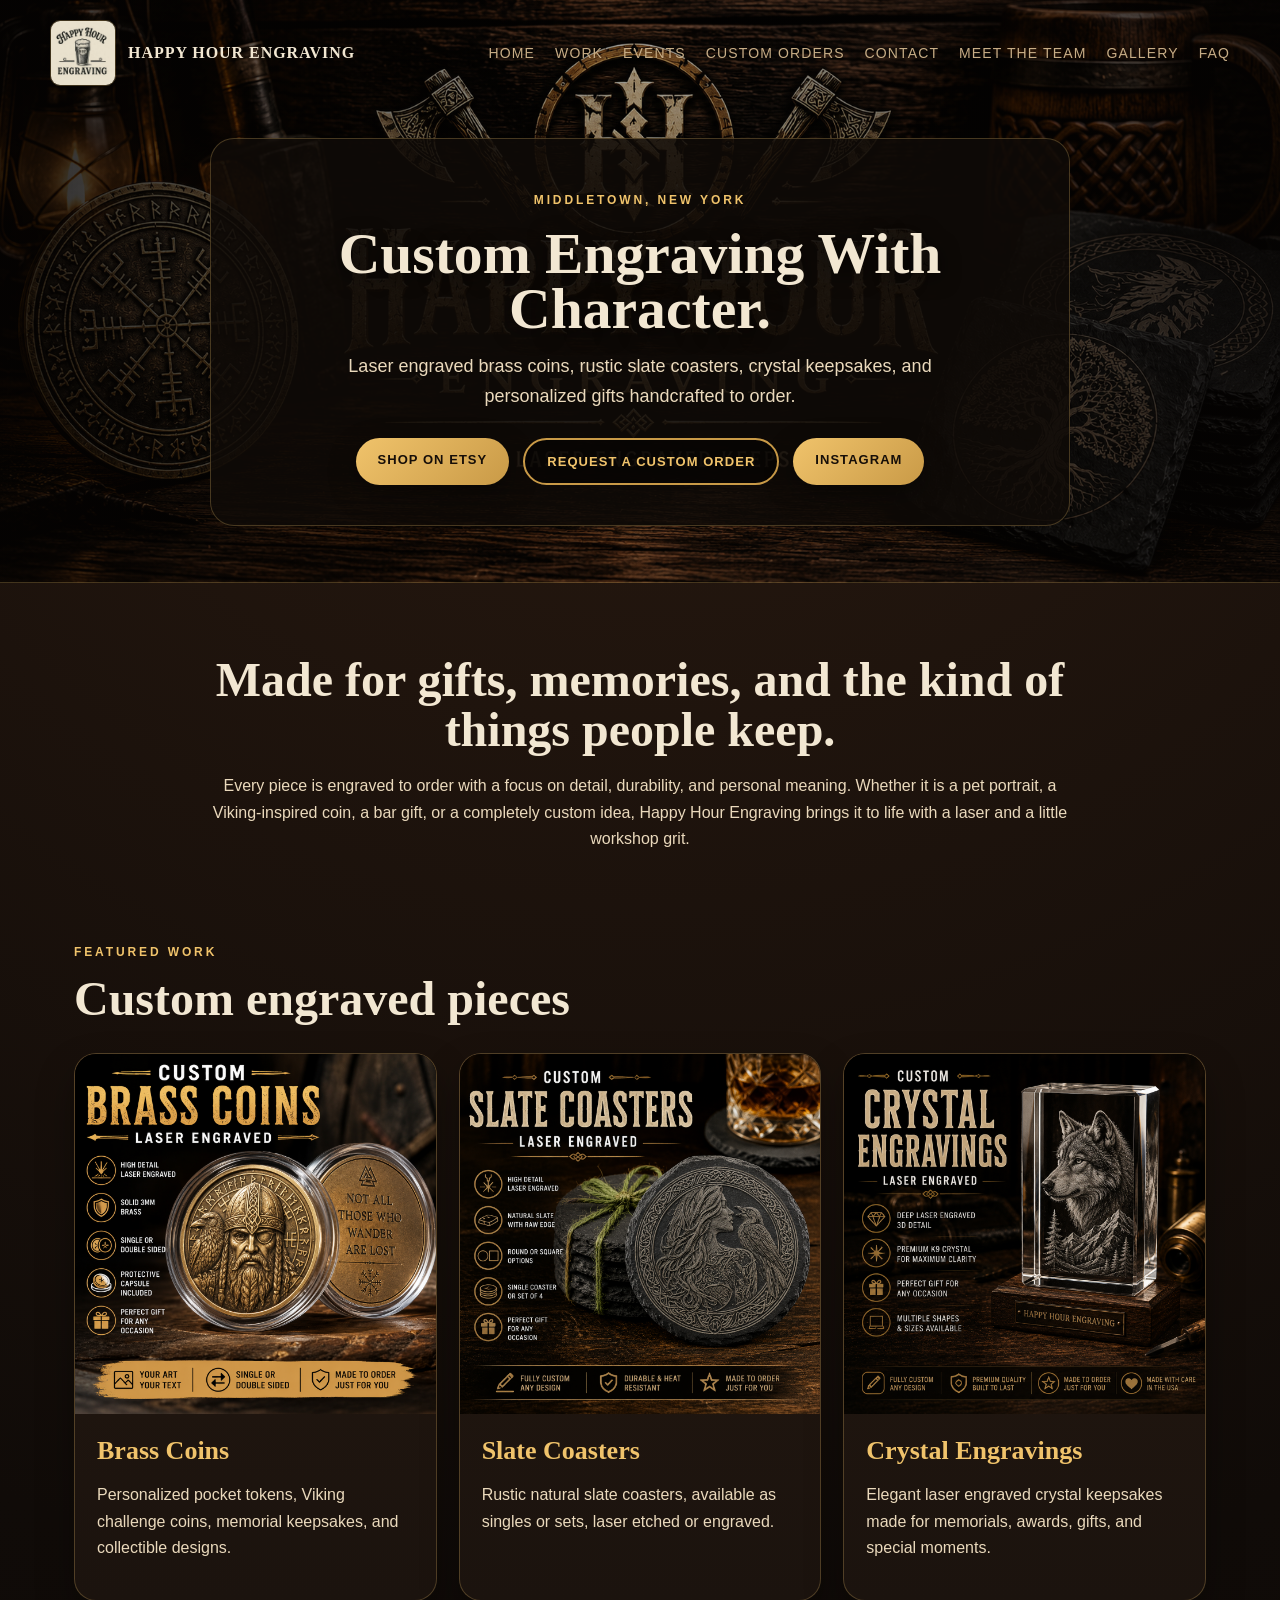
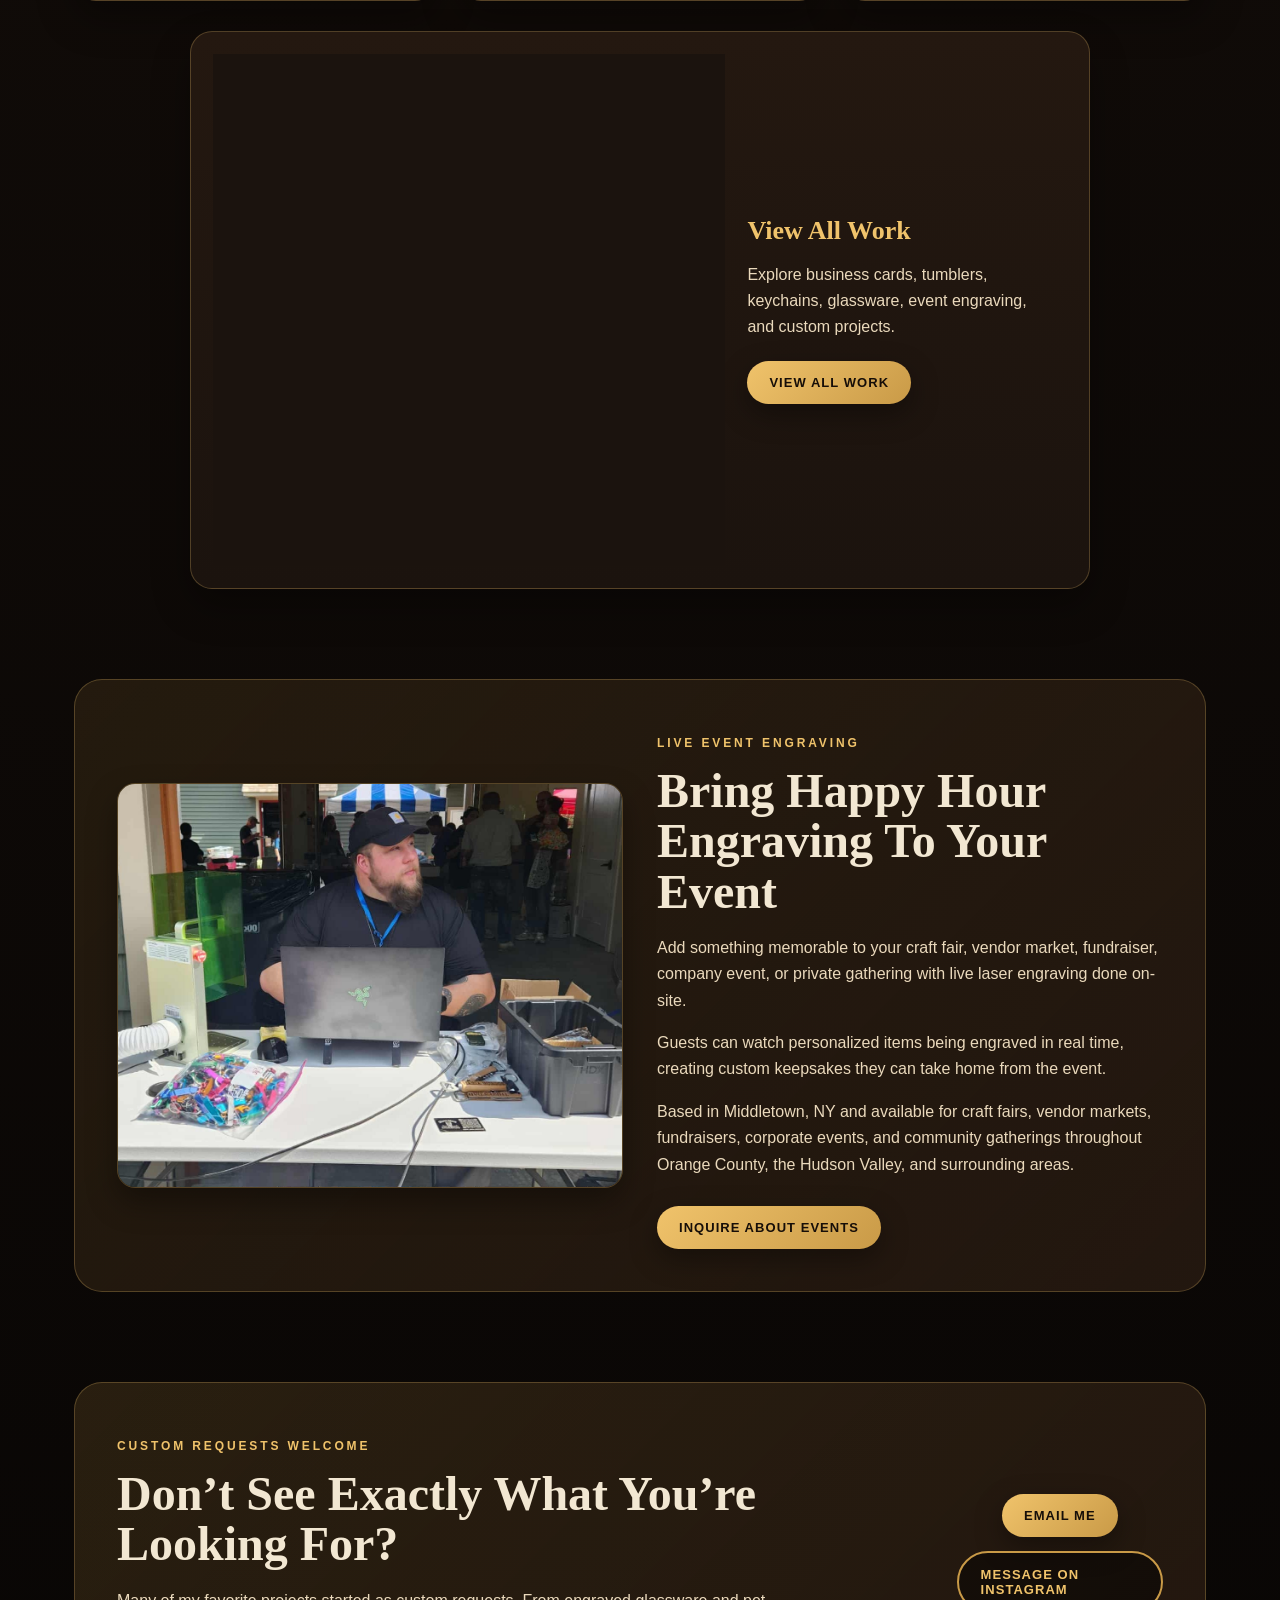
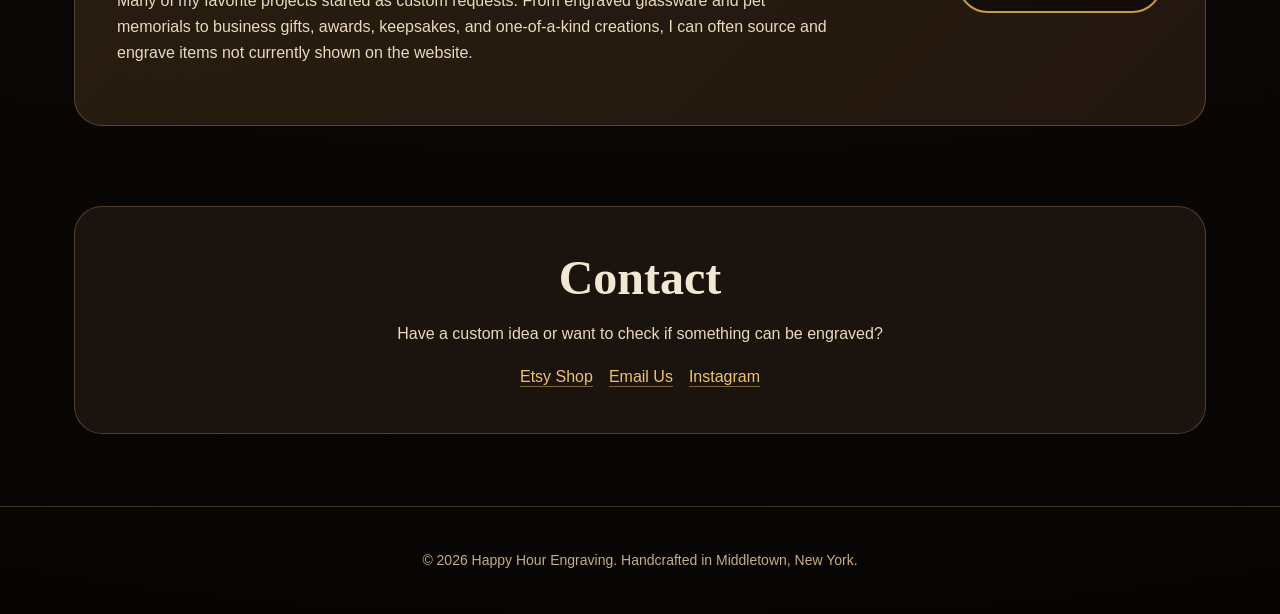
==== index.html @ 7be5bdec "Update index.html added FAQ link" ====
<!DOCTYPE html>
<html lang="en">
<head>
  <meta charset="UTF-8" />
  <meta name="viewport" content="width=device-width, initial-scale=1.0" />

  <title>Happy Hour Engraving | Custom Laser Engraved Gifts</title>
  <meta name="description" content="Happy Hour Engraving creates custom laser engraved coins, slate coasters, crystal keepsakes, keychains, tumblers, and personalized gifts in Middletown, New York." />

  <link rel="stylesheet" href="styles.css" />
  <link rel="icon" type="image/png" href="favicon.png" />
  <link rel="apple-touch-icon" href="favicon.png" />
</head>

<body>
  <header class="hero">
    <nav class="nav">
      <div class="brand">
        <img src="logo.webp" alt="Happy Hour Engraving logo" />
        <span>Happy Hour Engraving</span>
      </div>

      <button class="menu-toggle" onclick="document.body.classList.toggle('menu-open')">
        ☰
      </button>

      <div class="nav-links">
        <a href="index.html">Home</a>
        <a href="work.html">Work</a>
        <a href="#events">Events</a>
        <a href="#custom">Custom Orders</a>
        <a href="#contact">Contact</a>
        <a href="team.html">Meet the Team</a>
        <a href="gallery.html">Gallery</a>
        <a href="faq.html">FAQ</a>
      </div>
    </nav>

    <div class="hero-content">
      <p class="eyebrow">Middletown, New York</p>
      <h1>Custom Engraving With Character.</h1>
      <p class="hero-text">
        Laser engraved brass coins, rustic slate coasters, crystal keepsakes,
        and personalized gifts handcrafted to order.
      </p>

      <div class="buttons">
        <a class="btn primary" href="https://www.etsy.com/shop/HappyHourEngraving" target="_blank" rel="noopener">Shop on Etsy</a>
        <a class="btn secondary" href="mailto:tom@happyhourengraving.com?subject=Custom%20Engraving%20Inquiry">Request a Custom Order</a>
        <a class="btn primary" href="https://www.instagram.com/happy_hour_engraving/">Instagram</a>
      </div>
    </div>
  </header>

  <main>
    <section class="intro">
      <h2>Made for gifts, memories, and the kind of things people keep.</h2>
      <p>
        Every piece is engraved to order with a focus on detail, durability, and personal meaning.
        Whether it is a pet portrait, a Viking-inspired coin, a bar gift, or a completely custom idea,
        Happy Hour Engraving brings it to life with a laser and a little workshop grit.
      </p>
    </section>

    <section id="work" class="grid-section">
      <div class="section-heading">
        <p class="eyebrow">Featured Work</p>
        <h2>Custom engraved pieces</h2>
      </div>

      <div class="cards">
        <article class="card">
          <img src="coins.png" alt="Custom engraved brass coins" />
          <div>
            <h3>Brass Coins</h3>
            <p>Personalized pocket tokens, Viking challenge coins, memorial keepsakes, and collectible designs.</p>
          </div>
        </article>

        <article class="card">
          <img src="coasters.png" alt="Custom engraved slate coasters" />
          <div>
            <h3>Slate Coasters</h3>
            <p>Rustic natural slate coasters, available as singles or sets, laser etched or engraved.</p>
          </div>
        </article>

        <article class="card">
          <img src="crystal.png" alt="Custom laser engraved crystal keepsakes" />
          <div>
            <h3>Crystal Engravings</h3>
            <p>Elegant laser engraved crystal keepsakes made for memorials, awards, gifts, and special moments.</p>
          </div>
        </article>
      </div>

      <div class="view-all-container">
<article class="card view-all-card">

  <div class="view-all-layout">

    <div class="slideshow">
      <img src="business-cards.png" alt="Custom metal business cards">
      <img src="tumblers.png" alt="Custom engraved tumblers">
      <img src="keychains.png" alt="Bottle opener keychains">
    </div>

    <div class="view-all-content">
      <h3>View All Work</h3>

      <p>
        Explore business cards, tumblers, keychains,
        glassware, event engraving, and custom projects.
      </p>

      <a class="btn primary" href="work.html">
        View All Work
      </a>
    </div>

  </div>

</article>
      </div>
    </section>

    <section id="events" class="events-section">
      <div class="event-photos">
        <img src="event-setup.JPEG" alt="Happy Hour Engraving live event setup" />
      </div>

      <div class="event-copy">
        <p class="eyebrow">Live Event Engraving</p>
        <h2>Bring Happy Hour Engraving To Your Event</h2>

        <p>
          Add something memorable to your craft fair, vendor market, fundraiser,
          company event, or private gathering with live laser engraving done on-site.
        </p>

        <p>
          Guests can watch personalized items being engraved in real time, creating
          custom keepsakes they can take home from the event.
        </p>

        <p>
          Based in Middletown, NY and available for craft fairs, vendor markets,
          fundraisers, corporate events, and community gatherings throughout
          Orange County, the Hudson Valley, and surrounding areas.
        </p>

        <a class="btn primary" href="mailto:tom@happyhourengraving.com?subject=Event%20Booking%20Inquiry">
          Inquire About Events
        </a>
      </div>
    </section>

    <section id="custom" class="custom">
      <div>
        <p class="eyebrow">Custom Requests Welcome</p>
        <h2>Don’t See Exactly What You’re Looking For?</h2>
        <p>
          Many of my favorite projects started as custom requests.
          From engraved glassware and pet memorials to business gifts, awards,
          keepsakes, and one-of-a-kind creations, I can often source and engrave
          items not currently shown on the website.
        </p>
      </div>

<div class="custom-buttons">
  <a class="btn primary"
     href="mailto:tom@happyhourengraving.com">
     Email Me
  </a>

  <a class="btn secondary"
     href="https://www.instagram.com/happy_hour_engraving/"
     target="_blank">
     Message on Instagram
  </a>
</div>
    </section>

    <section id="contact" class="contact">
      <h2>Contact</h2>
      <p>Have a custom idea or want to check if something can be engraved?</p>

      <div class="contact-links">
        <a href="https://www.etsy.com/shop/HappyHourEngraving" target="_blank" rel="noopener">Etsy Shop</a>
        <a href="mailto:tom@happyhourengraving.com">Email Us</a>
        <a href="https://www.instagram.com/happy_hour_engraving/" target="_blank" rel="noopener">Instagram</a>
      </div>
    </section>
  </main>

  <footer>
    <p>© 2026 Happy Hour Engraving. Handcrafted in Middletown, New York.</p>
  </footer>
</body>
</html>
---- styles.css ----
:root {
  --bg: #100b08;
  --panel: #1b130e;
  --panel-2: #241810;
  --text: #f2e7d2;
  --muted: #c7ad86;
  --gold: #c99a47;
  --gold-2: #f0c36b;
  --line: rgba(240, 195, 107, 0.25);
}

* { box-sizing: border-box; }

body {
  margin: 0;
  font-family: Georgia, 'Times New Roman', serif;
  color: var(--text);
  background: radial-gradient(circle at top, #2b1b11 0%, var(--bg) 42%, #070504 100%);
}

a { color: inherit; }

.hero {
  min-height: 520px;
  padding: 20px 24px 56px;
  background: linear-gradient(90deg, rgba(5,3,2,.85), rgba(5,3,2,.35), rgba(5,3,2,.82)), url('banner.png') center/cover no-repeat;
  border-bottom: 1px solid var(--line);
}

.nav {
  max-width: 1180px;
  margin: 0 auto;
  display: flex;
  align-items: center;
  justify-content: space-between;
  gap: 24px;
}

.brand {
  display: flex;
  align-items: center;
  gap: 12px;
  font-weight: bold;
  letter-spacing: .06em;
  text-transform: uppercase;
}

.brand img {
  width: 66px;
  height: 66px;
  border-radius: 10px;
  border: 1px solid var(--line);
}

.nav-links {
  display: flex;
  gap: 20px;
  font-family: Arial, sans-serif;
  font-size: 14px;
  letter-spacing: .08em;
  text-transform: uppercase;
  color: var(--muted);
}

.nav-links a { text-decoration: none; }

.hero-content {
  max-width: 860px;
  margin: 52px auto 0;
  text-align: center;
  background: rgba(16,11,8,.85);
  padding: 40px;
  border-radius: 24px;
  border: 1px solid var(--line);
}

.eyebrow {
  color: var(--gold-2);
  font-family: Arial, sans-serif;
  text-transform: uppercase;
  letter-spacing: .24em;
  font-size: 12px;
  font-weight: 700;
}

h1 {
  font-size: clamp(30px, 4.5vw, 58px);
  line-height: .95;
  margin: 16px 0;
  text-shadow: 0 4px 20px rgba(0,0,0,.75);
}

h2 {
  font-size: clamp(30px, 4vw, 48px);
  line-height: 1.05;
  margin: 0 0 18px;
}

h3 {
  font-size: 26px;
  margin: 0 0 8px;
  color: var(--gold-2);
}

p {
  font-family: Arial, sans-serif;
  line-height: 1.65;
  color: #ead9bc;
}

.hero-text {
  font-size: 18px;
  max-width: 680px;
  margin: 0 auto 26px;
}

.buttons {
  display: flex;
  justify-content: center;
  gap: 14px;
  flex-wrap: wrap;
}

.btn {
  display: inline-block;
  padding: 14px 22px;
  border-radius: 999px;
  text-decoration: none;
  font-family: Arial, sans-serif;
  font-weight: 800;
  text-transform: uppercase;
  letter-spacing: .08em;
  font-size: 13px;
}
.custom-buttons {
  display: flex;
  flex-direction: column;
  gap: 14px;
  align-items: center;
}

.primary {
  background: linear-gradient(135deg, var(--gold-2), var(--gold));
  color: #160e08;
  box-shadow: 0 10px 28px rgba(0,0,0,.35);
}

.secondary {
  display: inline-block;
  padding: 14px 22px;
  border-radius: 999px;
  border: 2px solid var(--gold);
  background: rgba(0,0,0,.46);
  color: var(--gold-2);
  text-decoration: none;
  font-family: Arial, sans-serif;
  font-weight: 800;
  text-transform: uppercase;
  letter-spacing: .08em;
  font-size: 13px;
}
.secondary:hover {
  background: var(--gold);
  color: #160e08;
}

main {
  max-width: 1180px;
  margin: 0 auto;
  padding: 72px 24px;
}

.intro {
  text-align: center;
  max-width: 860px;
  margin: 0 auto 90px;
}

.grid-section { margin-bottom: 90px; }

.section-heading { margin-bottom: 28px; }

.cards {
  display: grid;
  grid-template-columns: repeat(3, 1fr);
  gap: 22px;
}

.pet-cards {
  display: grid;
  grid-template-columns: repeat(2, minmax(320px, 380px));
  gap: 22px;
  justify-content: center;
}

.card {
  background: linear-gradient(180deg, var(--panel-2), var(--panel));
  border: 1px solid var(--line);
  border-radius: 22px;
  overflow: hidden;
  box-shadow: 0 18px 38px rgba(0,0,0,.32);
}

.card img {
  width: 100%;
  aspect-ratio: 1 / 1;
  object-fit: contain;
  background: #1b130e;
  display: block;
}
.view-all-container {
  display: flex;
  justify-content: center;
  margin-top: 30px;
}

.view-all-card {
  width: 100%;
  max-width: 900px;
}

.view-all-layout {
  display: grid;
  grid-template-columns: 60% 40%;
  align-items: center;
}

.view-all-content {
  padding: 30px;
}

.view-all-content p {
  margin-bottom: 20px;
}
.slideshow {
  position: relative;
  aspect-ratio: 1 / 1;
  background: #1b130e;
  overflow: hidden;
}

.slideshow img {
  position: absolute;
  inset: 0;
  width: 100%;
  height: 100%;
  object-fit: contain;
  opacity: 0;
  animation: fadeSlide 12s infinite;
}

.slideshow img:nth-child(1) { animation-delay: 0s; }
.slideshow img:nth-child(2) { animation-delay: 4s; }
.slideshow img:nth-child(3) { animation-delay: 8s; }

@keyframes fadeSlide {
  0% { opacity: 0; }
  8% { opacity: 1; }
  30% { opacity: 1; }
  38% { opacity: 0; }
  100% { opacity: 0; }
}
.about-photo {
  width: 320px;
  max-width: 100%;
  border-radius: 18px;
  border: 1px solid var(--line);
  box-shadow: 0 14px 30px rgba(0,0,0,.35);
}

.card div { padding: 22px; }
.events-section {
  display: grid;
  grid-template-columns: 1fr 1fr;
  gap: 34px;
  align-items: center;
  margin-bottom: 90px;
  padding: 42px;
  border: 1px solid var(--line);
  border-radius: 28px;
  background: linear-gradient(135deg, rgba(201,154,71,.12), rgba(36,24,16,.96));
}

.event-photos {
  display: flex;
}

.event-photos img {
  width: 100%;
  aspect-ratio: 5 / 4;
  object-fit: cover;
  border-radius: 18px;
  border: 1px solid var(--line);
  box-shadow: 0 14px 30px rgba(0,0,0,.35);
}

.event-copy p {
  max-width: 620px;
}

.event-copy .btn {
  margin-top: 12px;
}

.custom {
  display: flex;
  align-items: center;
  justify-content: space-between;
  gap: 32px;
  padding: 42px;
  border: 1px solid var(--line);
  border-radius: 28px;
  background: linear-gradient(135deg, rgba(201,154,71,.16), rgba(36,24,16,.96));
  margin-bottom: 80px;
}

.custom p { max-width: 720px; }

.coming-soon {
  text-align: center;
  margin-bottom: 80px;
}

.soon-list {
  display: flex;
  flex-wrap: wrap;
  justify-content: center;
  gap: 12px;
}

.soon-list span {
  border: 1px solid var(--line);
  border-radius: 999px;
  padding: 11px 16px;
  color: var(--muted);
  font-family: Arial, sans-serif;
  background: rgba(255,255,255,.04);
}

.contact {
  text-align: center;
  background: var(--panel);
  border: 1px solid var(--line);
  border-radius: 28px;
  padding: 46px 24px;
}

.contact-links {
  display: flex;
  flex-wrap: wrap;
  justify-content: center;
  gap: 16px;
  margin-top: 20px;
  font-family: Arial, sans-serif;
}

.contact-links a {
  color: var(--gold-2);
  text-decoration: none;
  border-bottom: 1px solid rgba(240,195,107,.45);
}

footer {
  text-align: center;
  padding: 28px 20px;
  border-top: 1px solid var(--line);
  color: var(--muted);
}

footer p {
  color: var(--muted);
  font-size: 14px;
}
.menu-toggle {
  display: none;
  background: rgba(0,0,0,.45);
  border: 1px solid var(--line);
  color: var(--gold-2);
  font-size: 26px;
  border-radius: 10px;
  padding: 8px 12px;
  cursor: pointer;
}

@media (max-width: 850px) {
  .hero {
    min-height: 560px;
    padding: 18px 20px 46px;
  }

  .events-section {
    grid-template-columns: 1fr;
    padding: 28px 20px;
  }

  .event-photos img {
    height: 220px;
  }

  .nav { align-items: flex-start; }

  .menu-toggle {
  display: block;
}

.nav {
  position: relative;
}

.nav-links {
  display: none;
  position: absolute;
  top: 74px;
  right: 0;
  flex-direction: column;
  gap: 12px;
  background: rgba(16,11,8,.96);
  border: 1px solid var(--line);
  border-radius: 18px;
  padding: 18px;
  min-width: 220px;
  box-shadow: 0 16px 32px rgba(0,0,0,.45);
  z-index: 20;
}

.menu-open .nav-links {
  display: flex;
}

  .brand img {
    width: 58px;
    height: 58px;
  }

  .hero-content { margin-top: 84px; }

  .cards { grid-template-columns: 1fr; }
  @media (max-width: 1050px) {

  .cards {
    grid-template-columns: 1fr;
  }

  .pet-cards {
    grid-template-columns: 1fr;
  }
    .view-all-layout {
  grid-template-columns: 1fr;
}

}

  .custom {
    flex-direction: column;
    align-items: flex-start;
  }
}
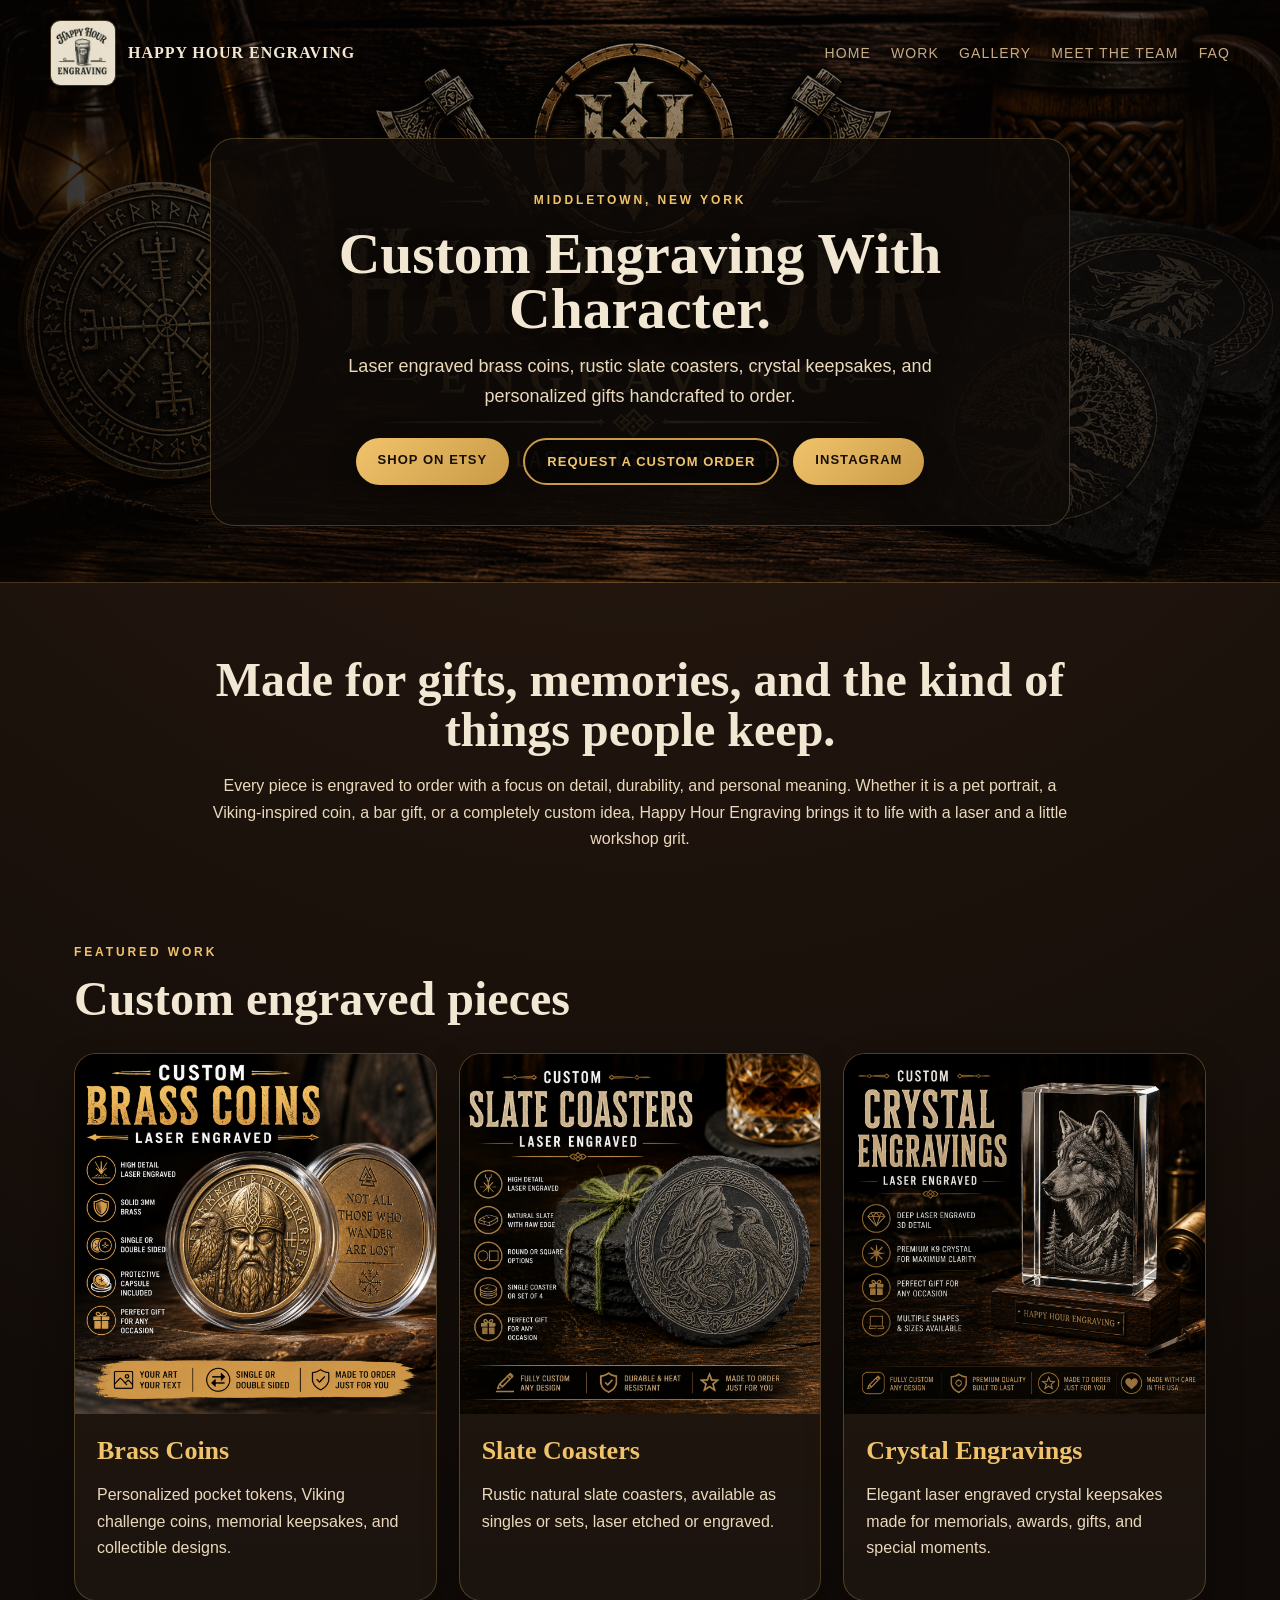
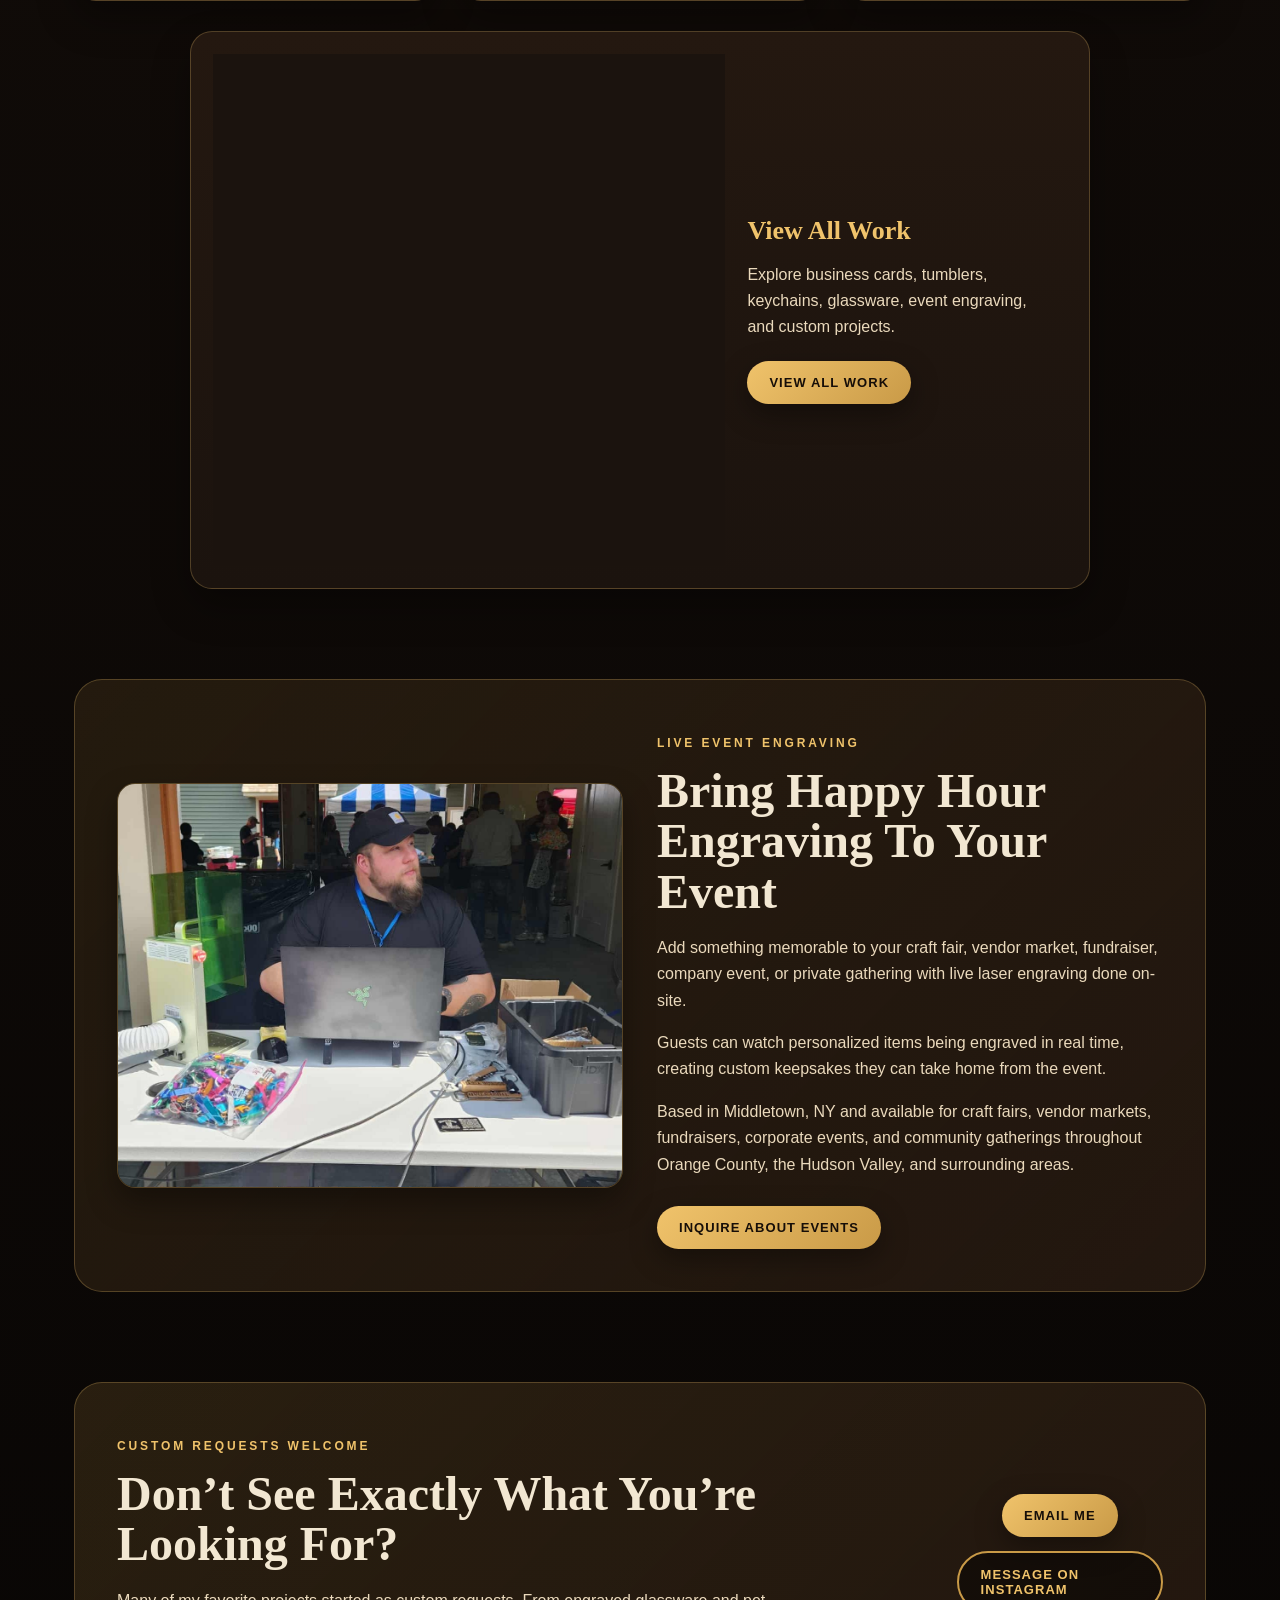
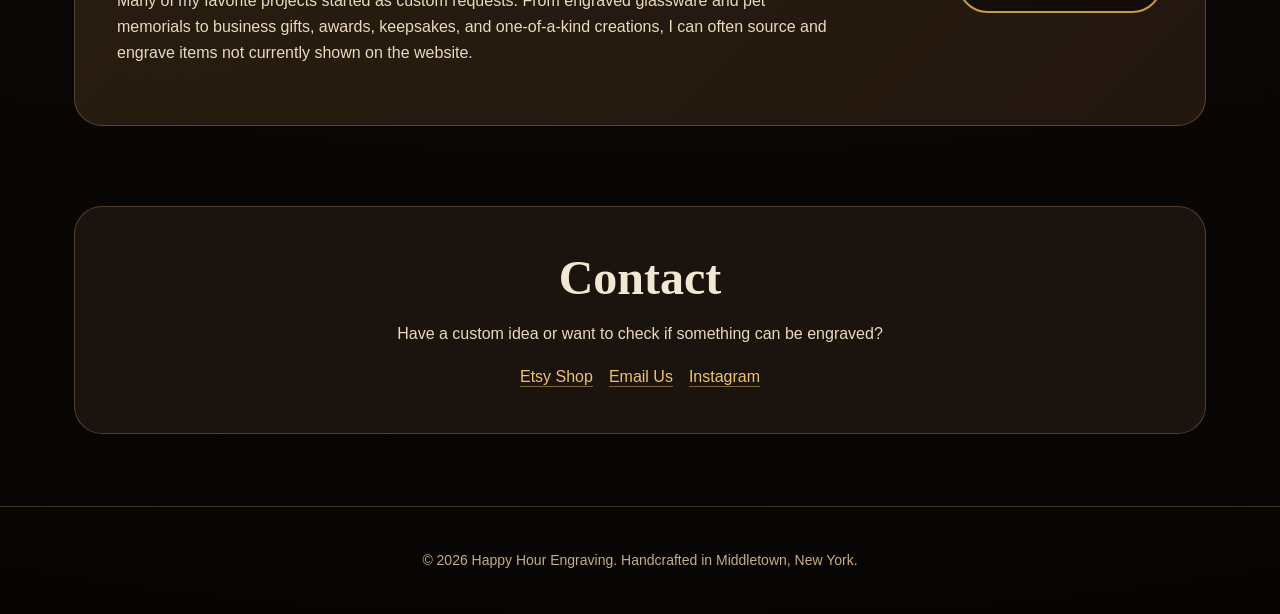
==== commit 07d06374: "Update index.html Cleaned Links" ====
--- a/index.html
+++ b/index.html
@@ -24,15 +24,12 @@
         ☰
       </button>
 
-      <div class="nav-links">
-        <a href="index.html">Home</a>
-        <a href="work.html">Work</a>
-        <a href="#events">Events</a>
-        <a href="#custom">Custom Orders</a>
-        <a href="#contact">Contact</a>
-        <a href="team.html">Meet the Team</a>
-        <a href="gallery.html">Gallery</a>
-        <a href="faq.html">FAQ</a>
+    <div class="nav-links">
+      <a href="index.html">Home</a>
+      <a href="work.html">Work</a>
+      <a href="gallery.html">Gallery</a>
+      <a href="team.html">Meet the Team</a>
+      <a href="faq.html">FAQ</a>
       </div>
     </nav>
 
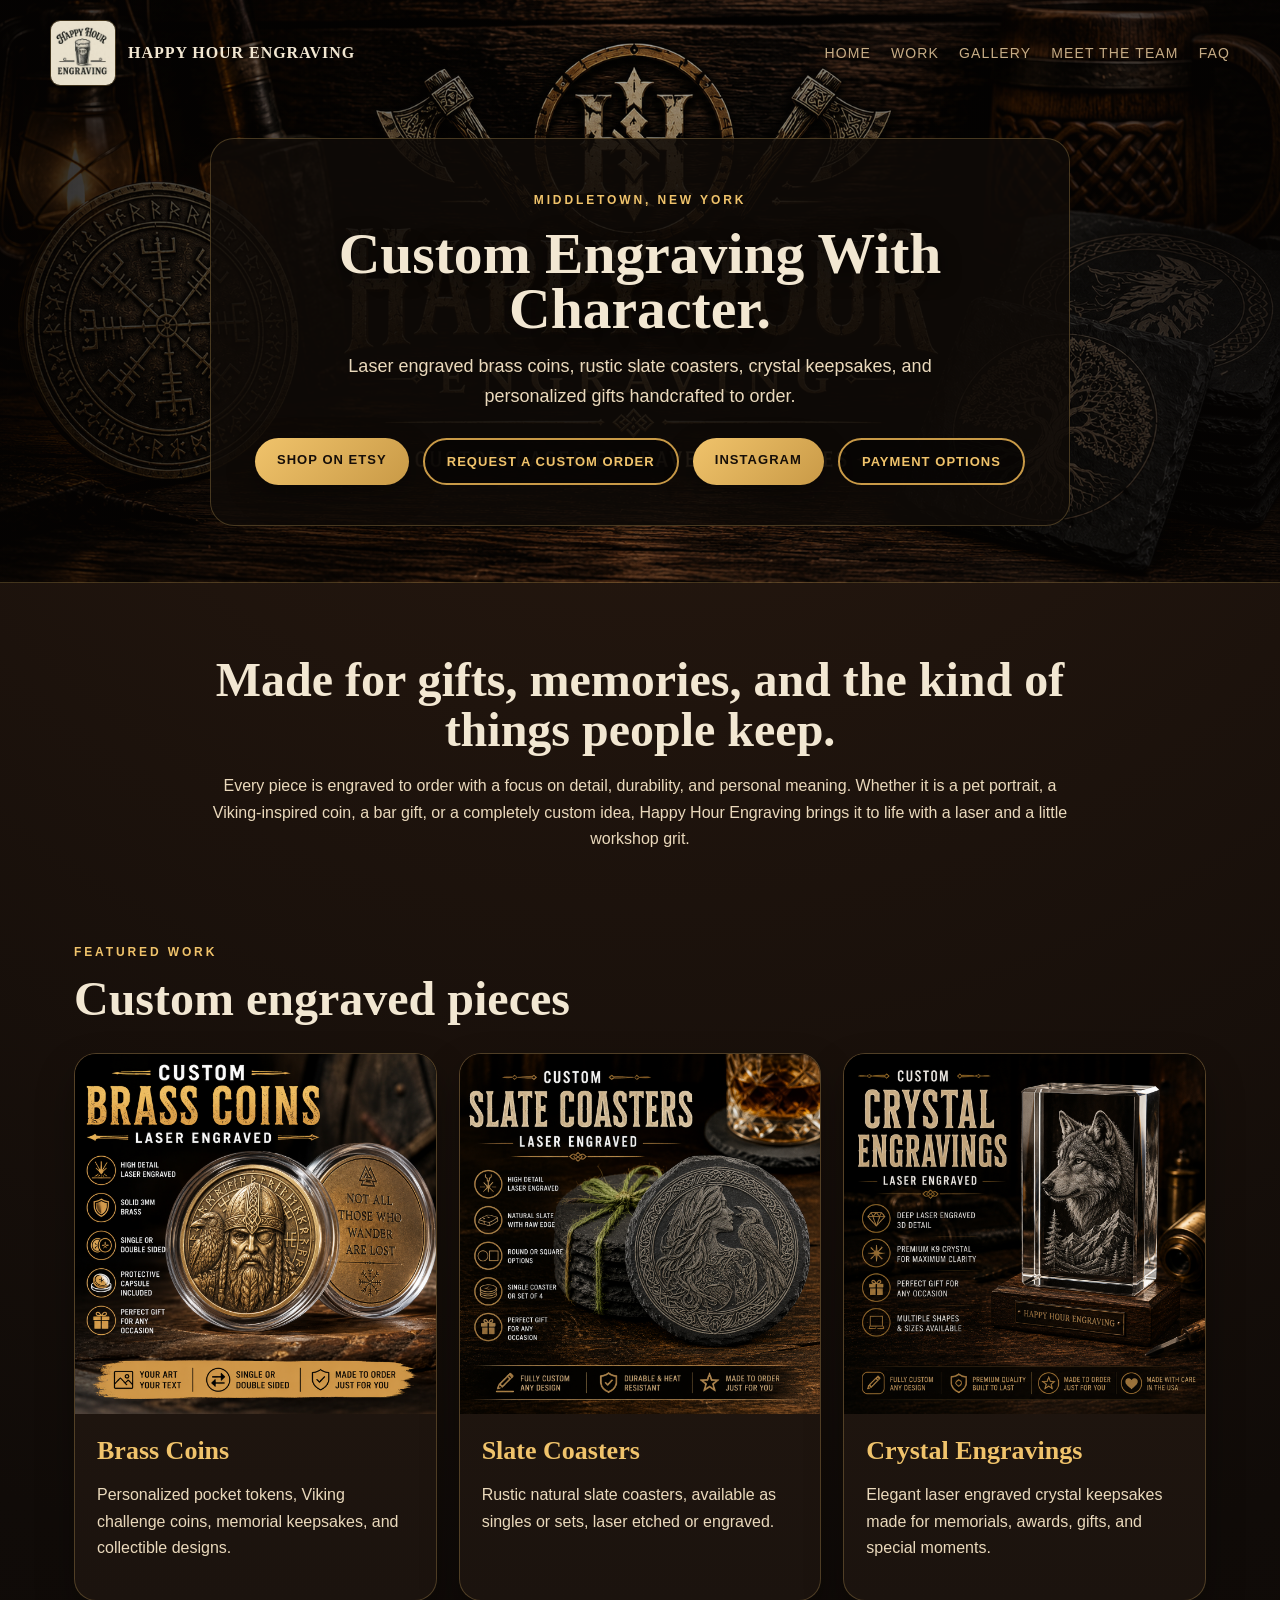
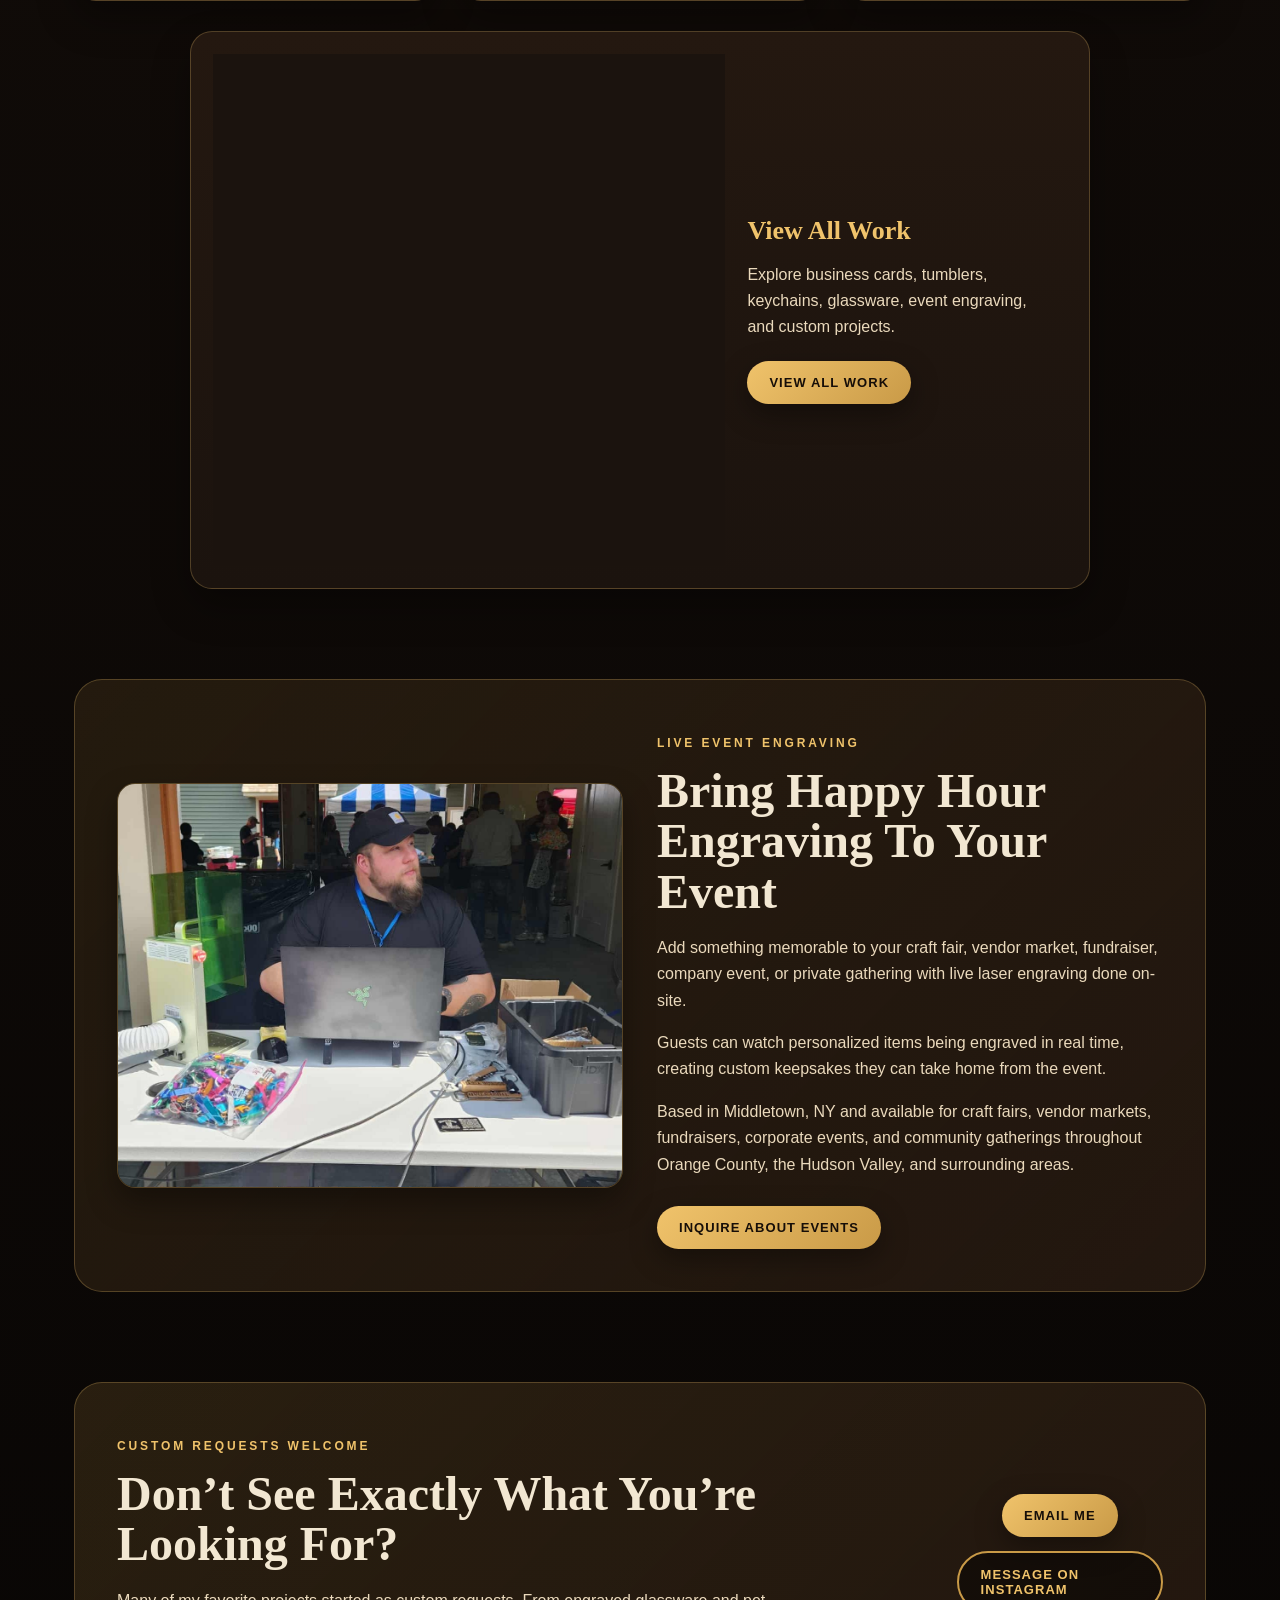
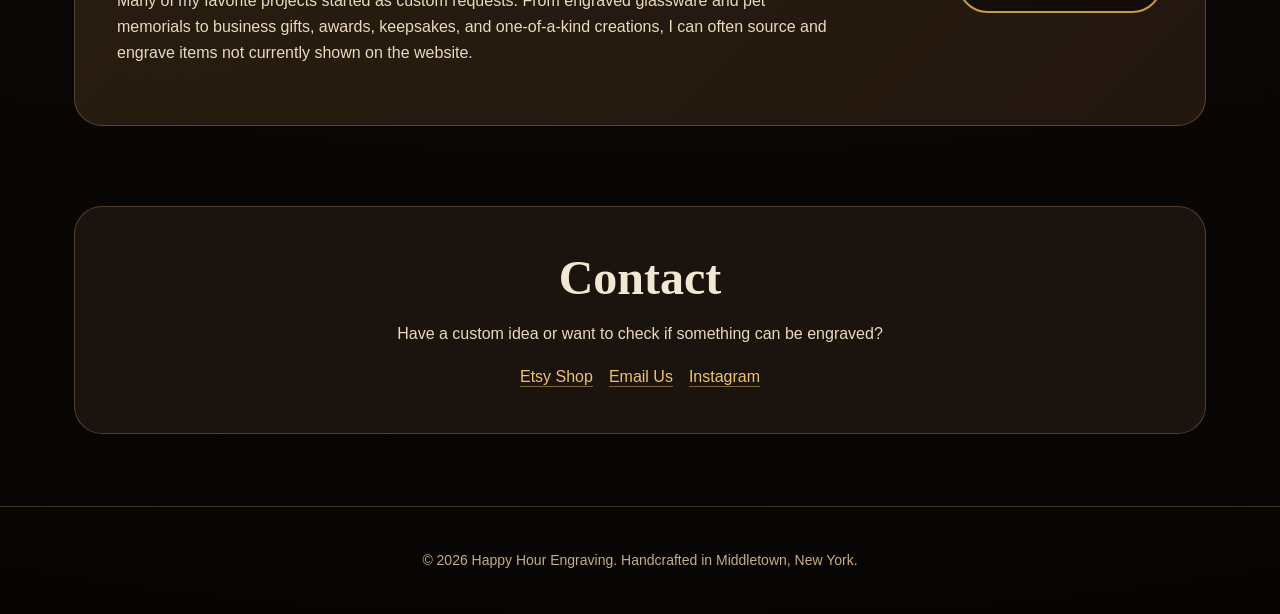
==== commit 38a9f1a4: "Add DOT card payment link" ====
--- a/index.html
+++ b/index.html
@@ -8,15 +8,17 @@
   <meta name="description" content="Happy Hour Engraving creates custom laser engraved coins, slate coasters, crystal keepsakes, keychains, tumblers, and personalized gifts in Middletown, New York." />
 
   <link rel="stylesheet" href="styles.css" />
-  <link rel="icon" type="image/png" href="favicon.png" />
-  <link rel="apple-touch-icon" href="favicon.png" />
+  <link rel="icon" type="image/x-icon" href="/favicon.ico" />
+  <link rel="shortcut icon" type="image/x-icon" href="/favicon.ico" />
+  <link rel="icon" type="image/png" sizes="192x192" href="/favicon.png" />
+  <link rel="apple-touch-icon" sizes="180x180" href="/apple-touch-icon.png" />
 </head>
 
 <body>
   <header class="hero">
     <nav class="nav">
       <div class="brand">
-        <img src="logo.webp" alt="Happy Hour Engraving logo" />
+        <img src="pictures/branding/logo.webp" alt="Happy Hour Engraving logo" />
         <span>Happy Hour Engraving</span>
       </div>
 
@@ -44,7 +46,8 @@
       <div class="buttons">
         <a class="btn primary" href="https://www.etsy.com/shop/HappyHourEngraving" target="_blank" rel="noopener">Shop on Etsy</a>
         <a class="btn secondary" href="mailto:tom@happyhourengraving.com?subject=Custom%20Engraving%20Inquiry">Request a Custom Order</a>
-        <a class="btn primary" href="https://www.instagram.com/happy_hour_engraving/">Instagram</a>
+        <a class="btn primary" href="https://www.instagram.com/happy_hour_engraving/" target="_blank" rel="noopener">Instagram</a>
+        <a class="btn secondary" href="https://dot.cards/happy_hour_engraving" target="_blank" rel="noopener">Payment Options</a>
       </div>
     </div>
   </header>
@@ -67,7 +70,7 @@
 
       <div class="cards">
         <article class="card">
-          <img src="coins.png" alt="Custom engraved brass coins" />
+          <img src="pictures/work/coins.png" alt="Custom engraved brass coins" />
           <div>
             <h3>Brass Coins</h3>
             <p>Personalized pocket tokens, Viking challenge coins, memorial keepsakes, and collectible designs.</p>
@@ -75,7 +78,7 @@
         </article>
 
         <article class="card">
-          <img src="coasters.png" alt="Custom engraved slate coasters" />
+          <img src="pictures/work/coasters.png" alt="Custom engraved slate coasters" />
           <div>
             <h3>Slate Coasters</h3>
             <p>Rustic natural slate coasters, available as singles or sets, laser etched or engraved.</p>
@@ -83,7 +86,7 @@
         </article>
 
         <article class="card">
-          <img src="crystal.png" alt="Custom laser engraved crystal keepsakes" />
+          <img src="pictures/work/crystal.png" alt="Custom laser engraved crystal keepsakes" />
           <div>
             <h3>Crystal Engravings</h3>
             <p>Elegant laser engraved crystal keepsakes made for memorials, awards, gifts, and special moments.</p>
@@ -97,9 +100,9 @@
   <div class="view-all-layout">
 
     <div class="slideshow">
-      <img src="business-cards.png" alt="Custom metal business cards">
-      <img src="tumblers.png" alt="Custom engraved tumblers">
-      <img src="keychains.png" alt="Bottle opener keychains">
+      <img src="pictures/work/business-cards.png" alt="Custom metal business cards">
+      <img src="pictures/work/tumblers.png" alt="Custom engraved tumblers">
+      <img src="pictures/work/keychains.png" alt="Bottle opener keychains">
     </div>
 
     <div class="view-all-content">
@@ -123,7 +126,7 @@
 
     <section id="events" class="events-section">
       <div class="event-photos">
-        <img src="event-setup.JPEG" alt="Happy Hour Engraving live event setup" />
+        <img src="pictures/events/event-setup.JPEG" alt="Happy Hour Engraving live event setup" />
       </div>
 
       <div class="event-copy">
--- a/styles.css
+++ b/styles.css
@@ -359,6 +359,40 @@
   text-decoration: none;
   border-bottom: 1px solid rgba(240,195,107,.45);
 }
+.faq-section {
+  max-width: 900px;
+  margin: 0 auto 90px;
+}
+
+.faq-list {
+  display: grid;
+  gap: 14px;
+}
+
+.faq-list details {
+  background: linear-gradient(180deg, var(--panel-2), var(--panel));
+  border: 1px solid var(--line);
+  border-radius: 18px;
+  padding: 18px 22px;
+  box-shadow: 0 14px 30px rgba(0,0,0,.25);
+}
+
+.faq-list summary {
+  cursor: pointer;
+  color: var(--gold-2);
+  font-family: Arial, sans-serif;
+  font-weight: 800;
+  font-size: 18px;
+  line-height: 1.35;
+}
+
+.faq-list details[open] summary {
+  margin-bottom: 12px;
+}
+
+.faq-list p {
+  margin: 0 0 12px;
+}
 
 footer {
   text-align: center;
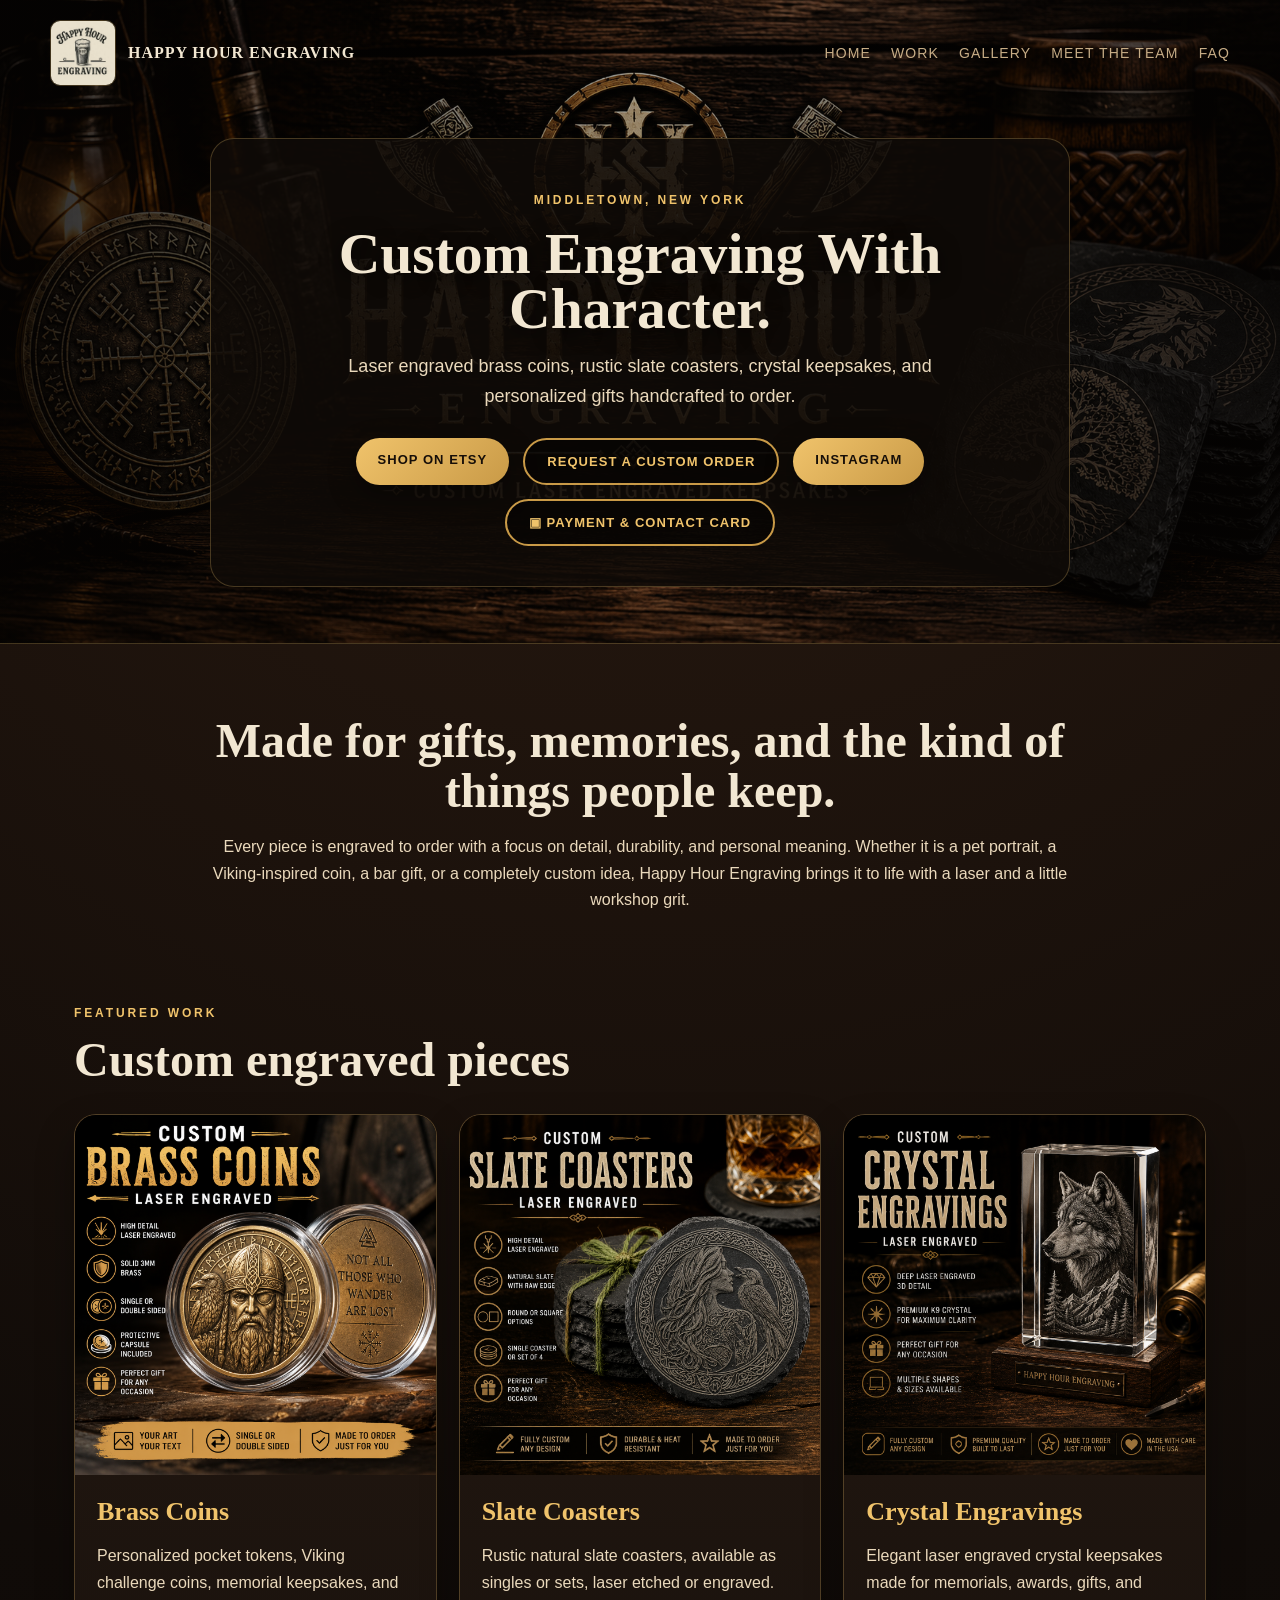
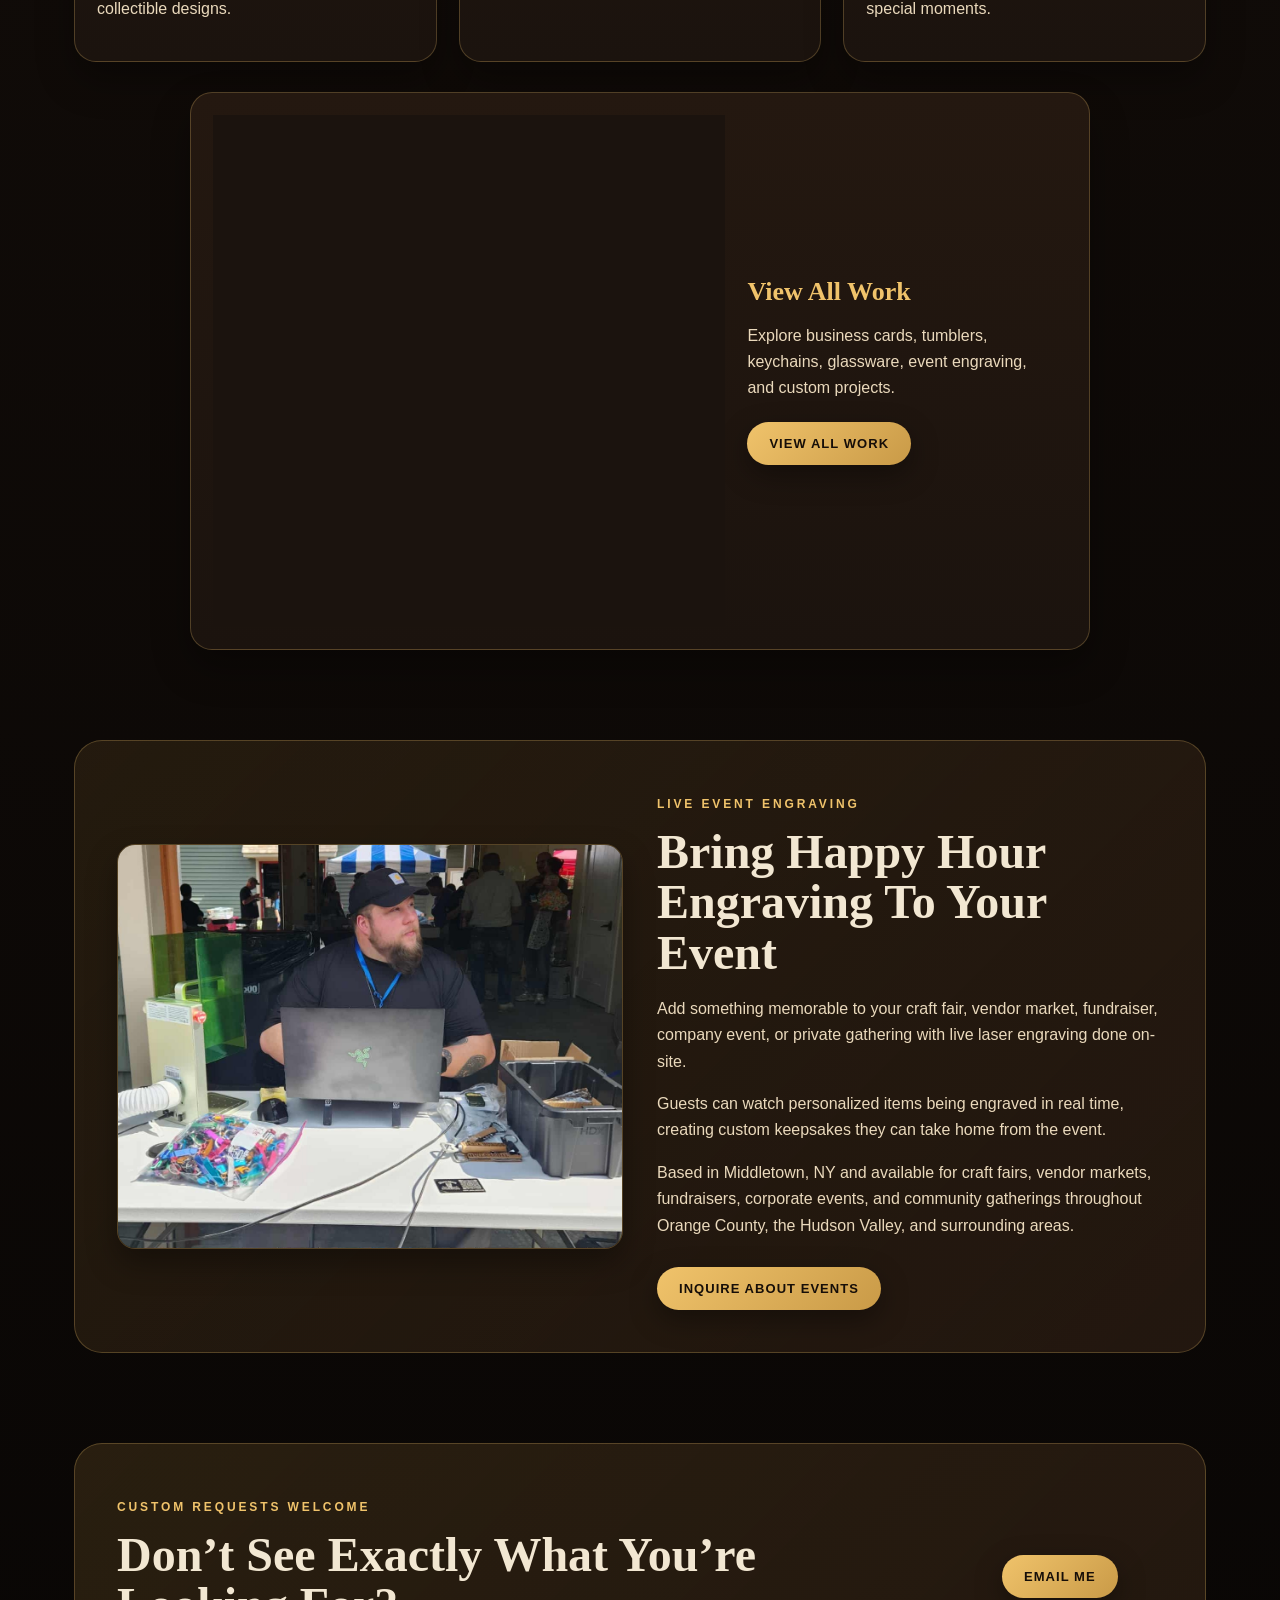
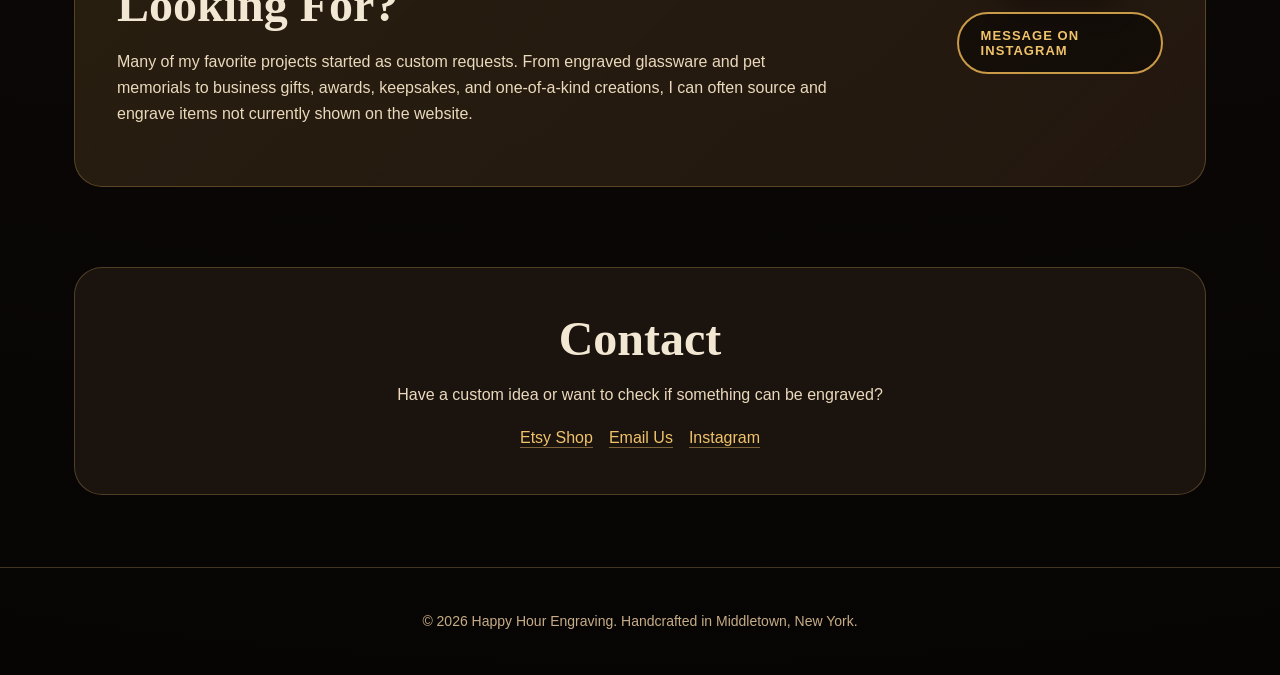
==== commit e2ca1d18: "Rename DOT card button and add contact-card icon" ====
--- a/index.html
+++ b/index.html
@@ -47,7 +47,7 @@
         <a class="btn primary" href="https://www.etsy.com/shop/HappyHourEngraving" target="_blank" rel="noopener">Shop on Etsy</a>
         <a class="btn secondary" href="mailto:tom@happyhourengraving.com?subject=Custom%20Engraving%20Inquiry">Request a Custom Order</a>
         <a class="btn primary" href="https://www.instagram.com/happy_hour_engraving/" target="_blank" rel="noopener">Instagram</a>
-        <a class="btn secondary" href="https://dot.cards/happy_hour_engraving" target="_blank" rel="noopener">Payment Options</a>
+        <a class="btn secondary" href="https://dot.cards/happy_hour_engraving" target="_blank" rel="noopener" aria-label="Open Happy Hour Engraving payment and contact card">▣ Payment &amp; Contact Card</a>
       </div>
     </div>
   </header>
@@ -197,4 +197,4 @@
     <p>© 2026 Happy Hour Engraving. Handcrafted in Middletown, New York.</p>
   </footer>
 </body>
-</html>
+</html>
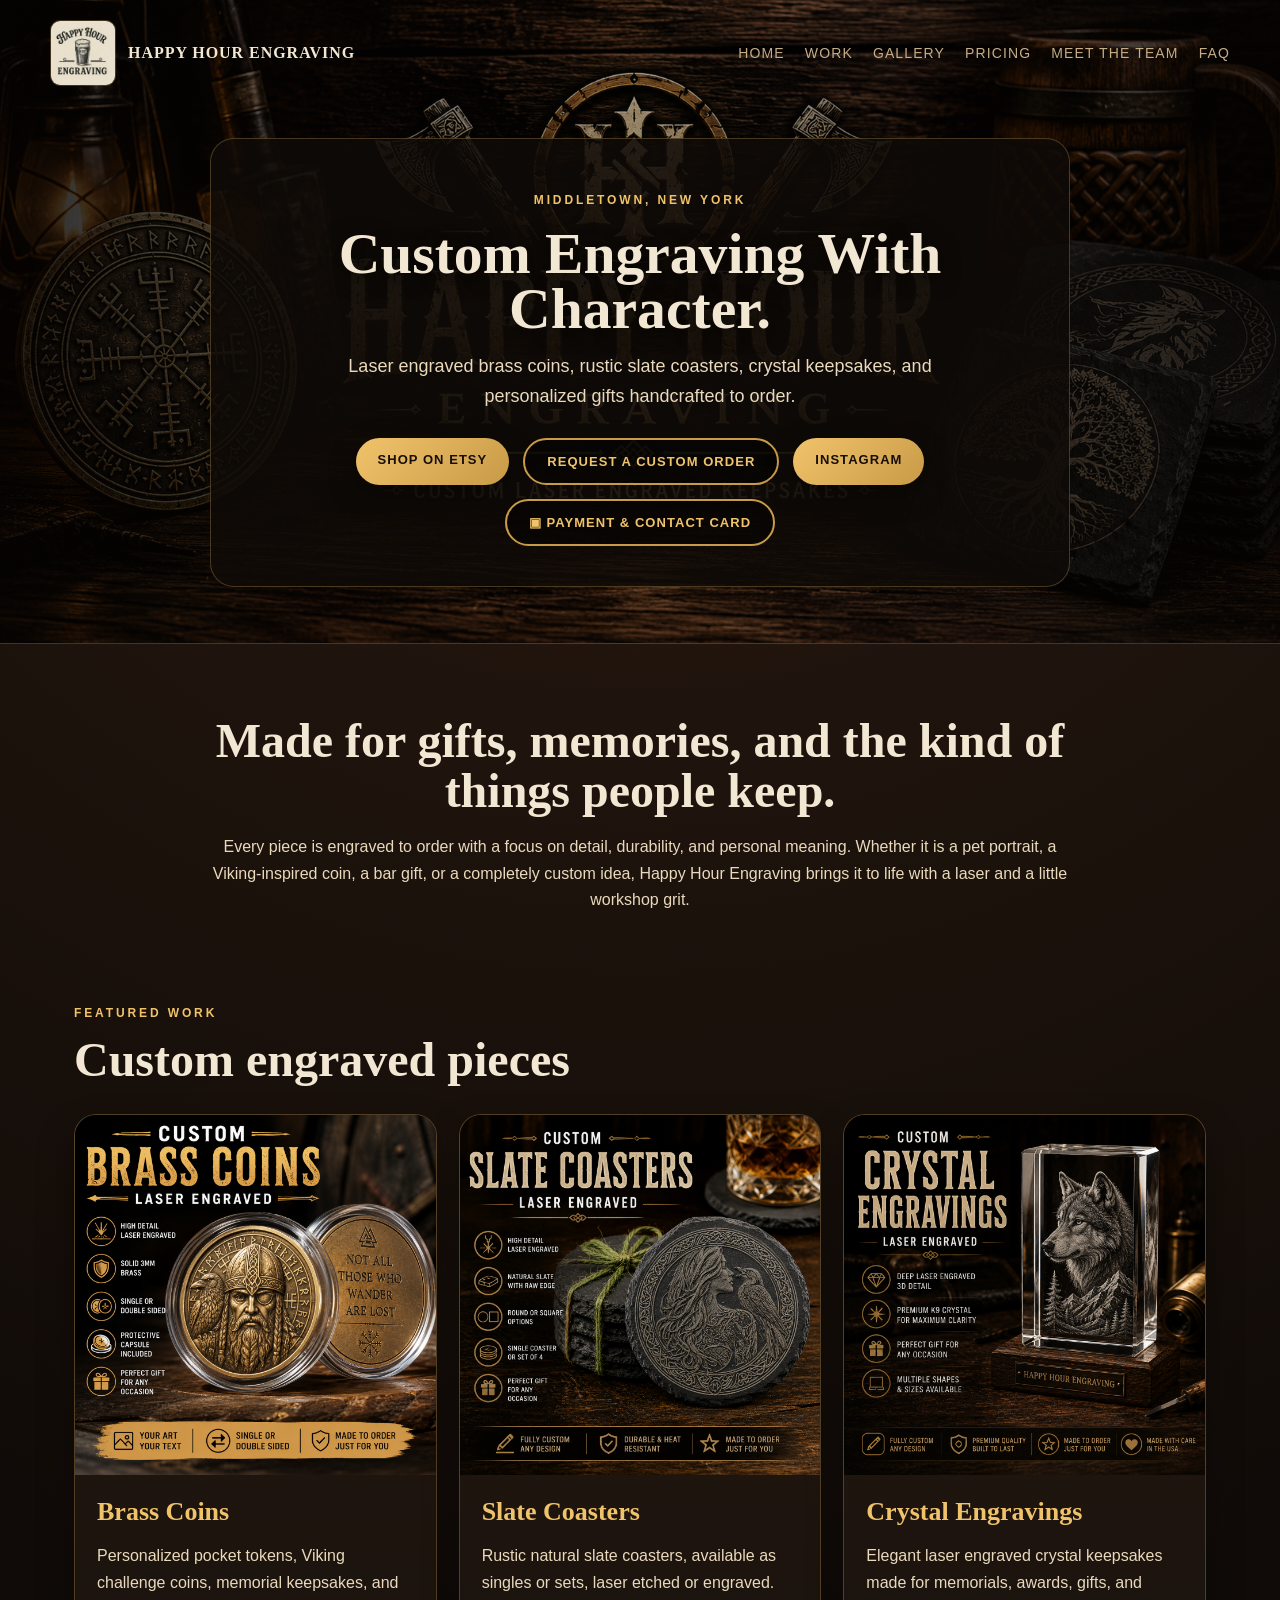
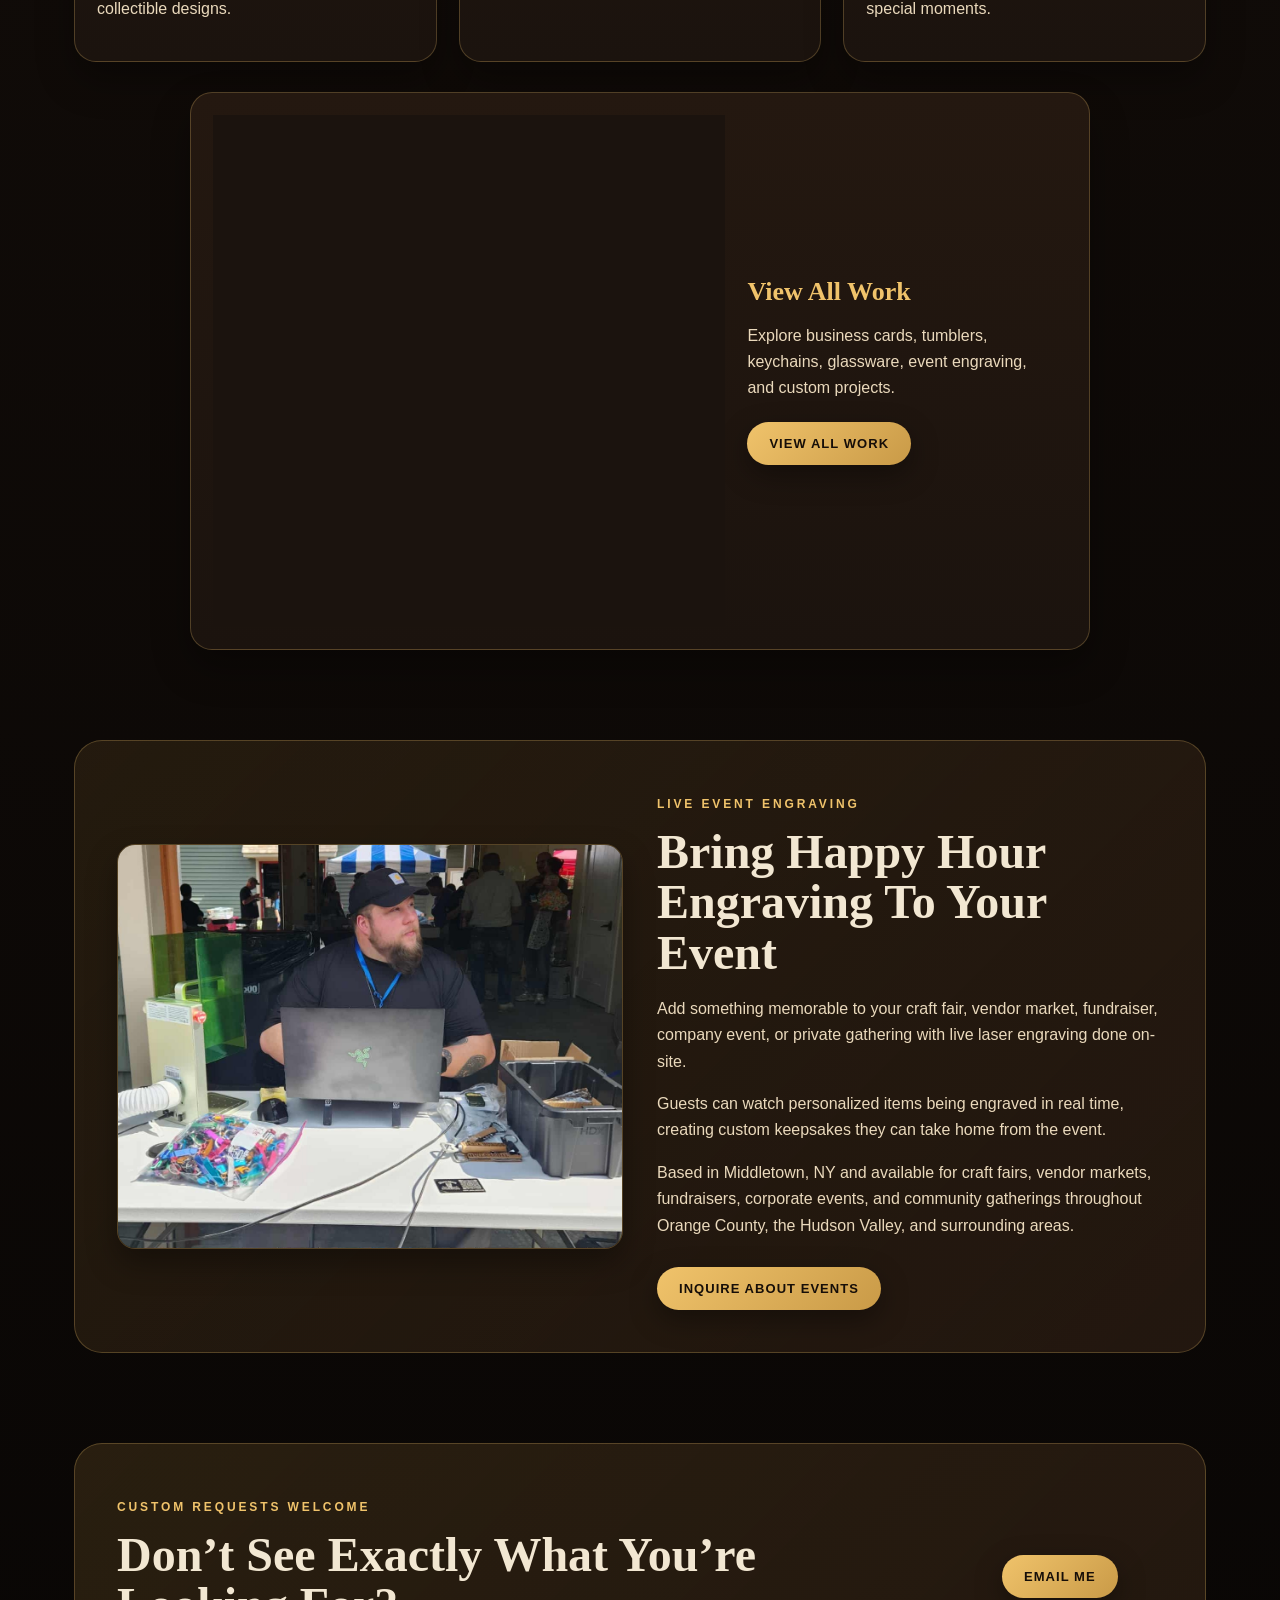
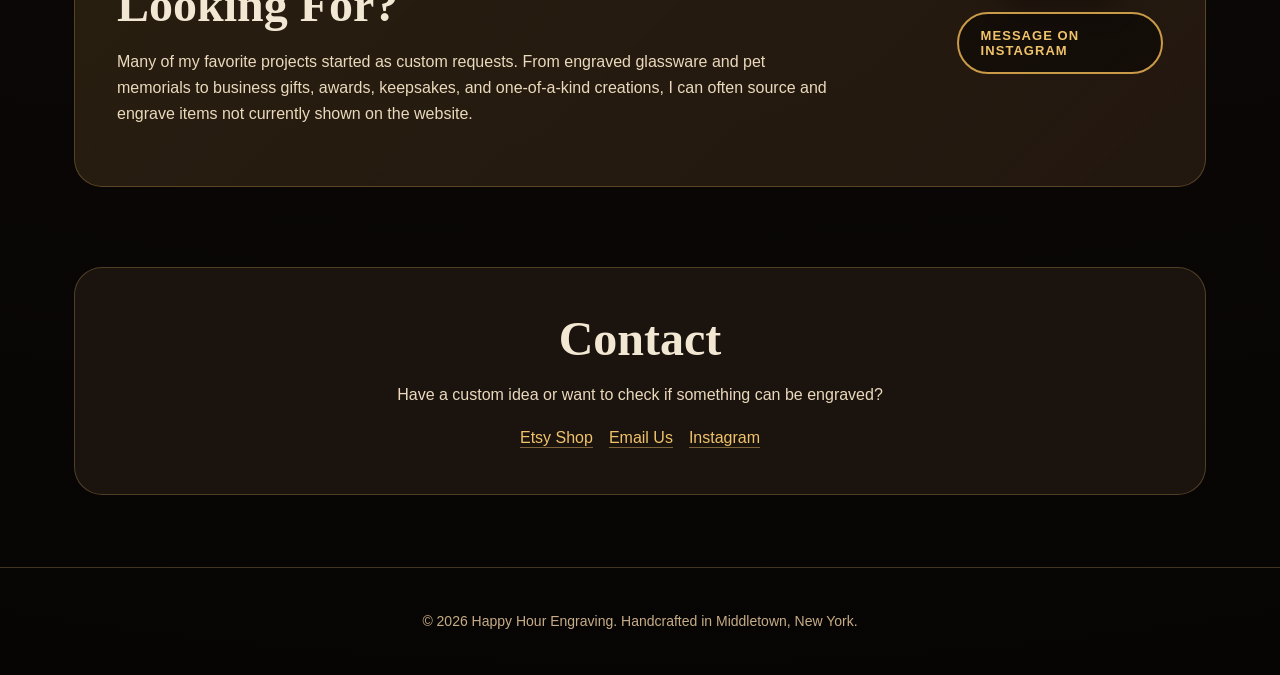
==== commit 3aa01092: "Add pricing link to homepage navigation" ====
--- a/index.html
+++ b/index.html
@@ -30,6 +30,7 @@
       <a href="index.html">Home</a>
       <a href="work.html">Work</a>
       <a href="gallery.html">Gallery</a>
+      <a href="pricing.html">Pricing</a>
       <a href="team.html">Meet the Team</a>
       <a href="faq.html">FAQ</a>
       </div>
@@ -197,4 +198,4 @@
     <p>© 2026 Happy Hour Engraving. Handcrafted in Middletown, New York.</p>
   </footer>
 </body>
-</html>+</html>
